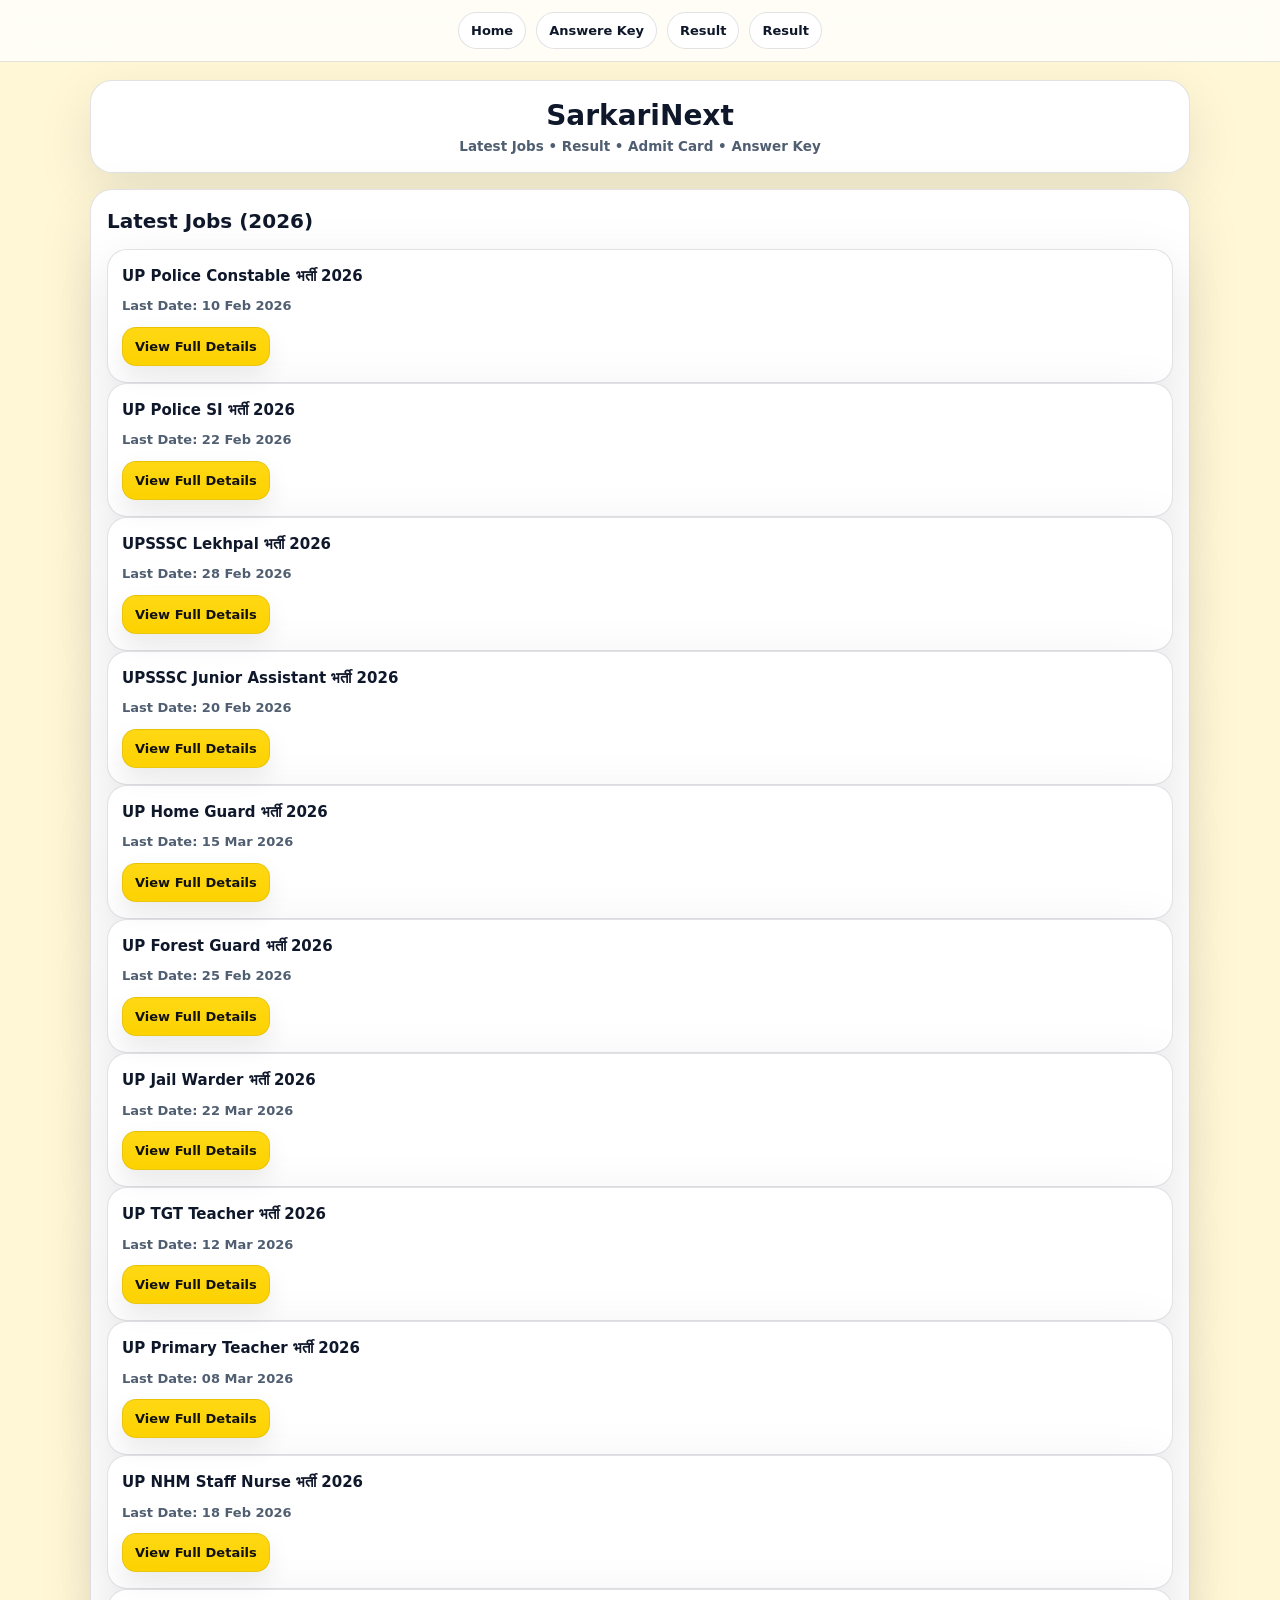
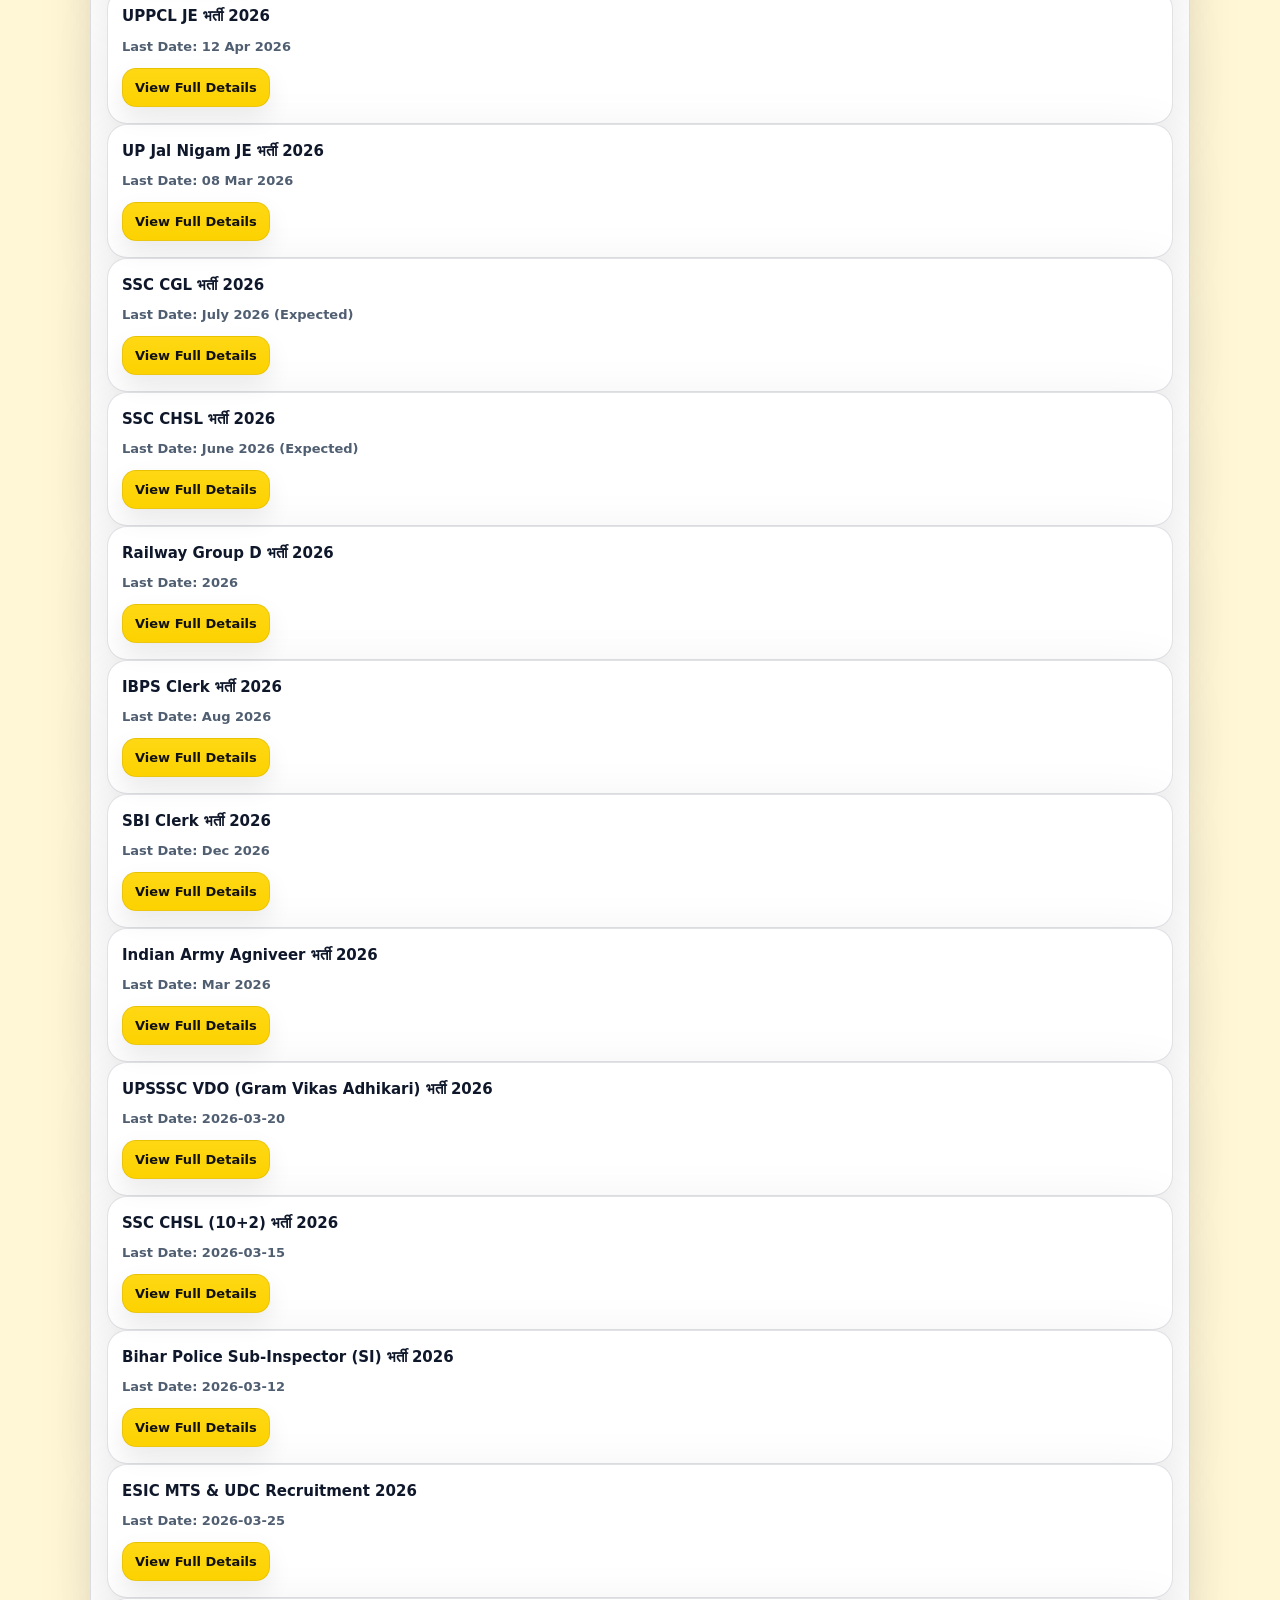
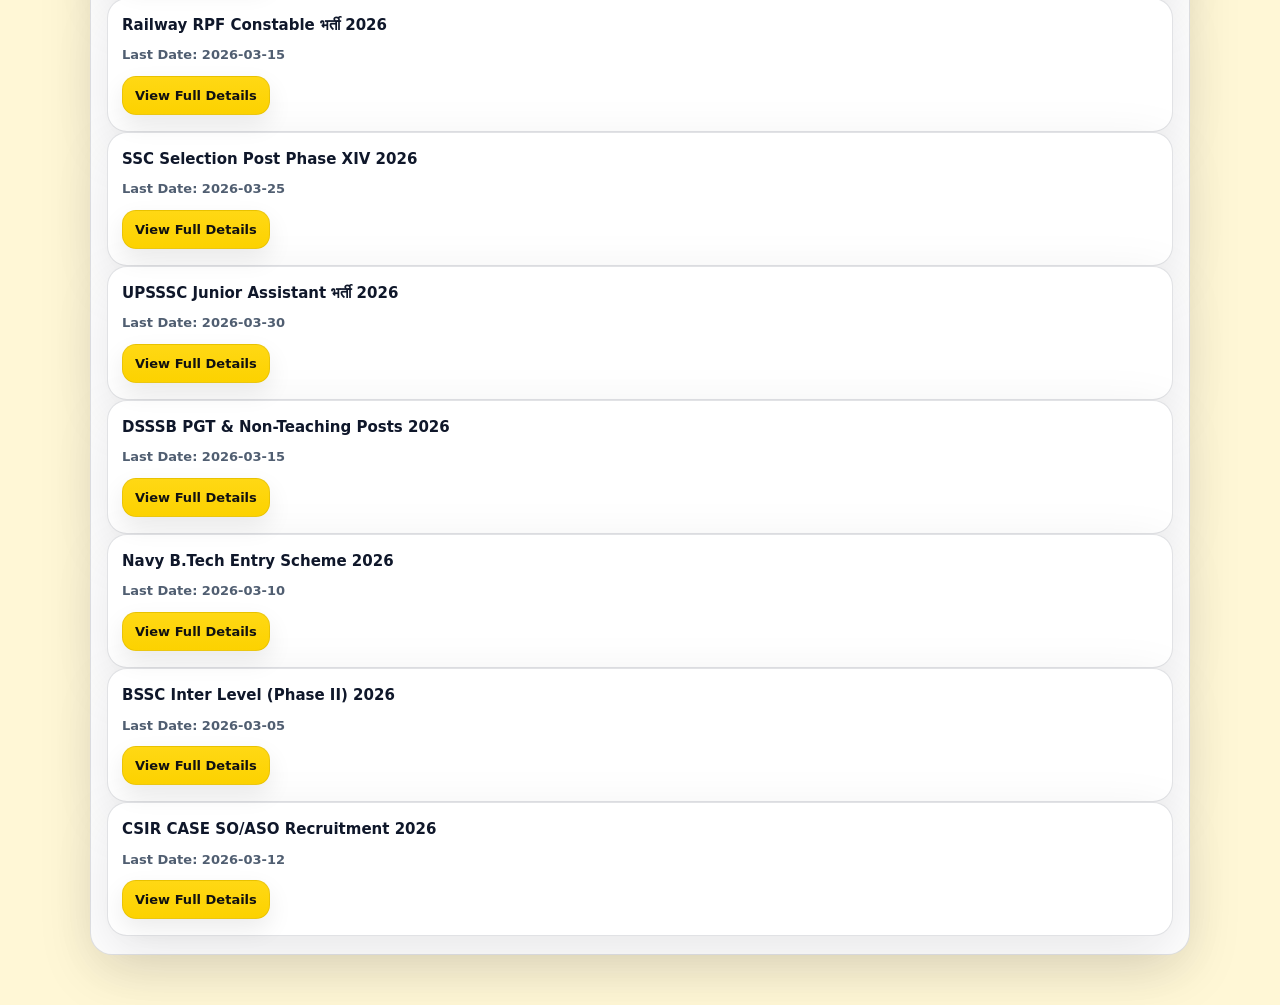
==== latest_job.html @ 4f1e9e18 "Production Update: 10,000 Bilingual PYQs, Dynamic Test Engine, Rank Prediction, and Syllabus-Accurat" ====
<!DOCTYPE html>
<html lang="en">
<head>
  <meta charset="UTF-8" />
  <meta name="viewport" content="width=device-width, initial-scale=1.0" />
  <title>Latest Jobs – SarkariNext</title>

<link rel="stylesheet" href="./css/sarkaristyle.css">
  <link rel="icon" type="image/png" href="./favicon.png" />
</head>

<body>

<header class="top-bar">
  <a href="./index.html">Home</a>
<a href="./answere_key.html">Answere Key</a>
<a href="./result.html">Result</a>
<a href="./result.html">Result</a>
</header>

<section class="detail-wrap">

  <div class="detail-head">
    <h1>SarkariNext</h1>
    <p>Latest Jobs • Result • Admit Card • Answer Key</p>
  </div>

  <div class="detail-box">
    <h2>Latest Jobs (2026)</h2>

    <!-- JOB LIST -->
    <div id="jobList" class="job-list"></div>
  </div>

</section>

<script src="./js/job.js"></script>
</body>
</html>
---- css/sarkaristyle.css ----
/* =========================================================
   SARKARINEXT – UNIVERSAL PAGES CSS (RESULT STYLE)
   Works for:
   - admit-card.html
   - result.html
   - answer-key.html
   - job-details.html
========================================================= */

:root{
  --bg:#fff7d6;                 /* Light Amazon cream */
  --card:#ffffff;
  --text:#0f172a;
  --muted:#475569;

  --border:rgba(15,23,42,.12);
  --shadow:0 18px 55px rgba(15,23,42,.10);

  --amazon:#ffd814;
  --amazon-dark:#fcd200;

  --radius:18px;
}

*{
  margin:0;
  padding:0;
  box-sizing:border-box;
  font-family:"Poppins", system-ui, -apple-system, Segoe UI, Roboto, Arial, sans-serif;
}

html, body{
  width:100%;
  max-width:100%;
  overflow-x:hidden;
}

body{
  min-height:100vh;
  background:var(--bg);
  color:var(--text);
  padding-bottom:50px;
}

/* =========================
   TOP BAR (All pages)
========================= */

.top-bar{
  position:sticky;
  top:0;
  z-index:9999;

  width:100%;
  padding:12px 14px;

  display:flex;
  align-items:center;
  justify-content:center;
  flex-wrap:wrap;
  gap:10px;

  background:rgba(255,255,255,.78);
  backdrop-filter: blur(12px);
  border-bottom:1px solid var(--border);
}

.top-bar a{
  text-decoration:none;
  font-weight:900;
  font-size:13px;

  padding:10px 12px;
  border-radius:999px;

  background:#fff;
  border:1px solid rgba(15,23,42,.12);
  color:#0f172a;

  transition:.2s;
}

.top-bar a:hover{
  transform:translateY(-2px);
}

.top-bar a.active{
  background:linear-gradient(180deg, var(--amazon), var(--amazon-dark));
  border-color:rgba(0,0,0,.08);
  color:#111;
}

/* =========================
   Page Title
========================= */

.page-title{
  width:min(1100px, 92vw);
  margin:22px auto 14px;

  font-size:26px;
  font-weight:900;
  letter-spacing:.2px;
}

/* =========================
   Search Bar (Answer Key)
========================= */

.top-tools{
  width:min(1100px, 92vw);
  margin:14px auto 0;
}

#searchBox{
  width:100%;
  padding:13px 14px;
  border-radius:14px;
  border:1px solid var(--border);
  background:#fff;
  font-size:14px;
  font-weight:800;
  outline:none;
}

#searchBox:focus{
  border-color:rgba(252,208,0,.90);
  box-shadow:0 0 0 3px rgba(252,208,0,.20);
}

/* =========================
   Cards List Layout
========================= */

.card-container{
  width:min(1100px, 92vw);
  margin:0 auto;
  padding:12px 0;

  display:grid;
  grid-template-columns:repeat(2, 1fr);
  gap:14px;
}

/* One Card (Result/Admit/Answer) */
.card{
  background:var(--card);
  border:1px solid var(--border);
  border-radius:20px;
  padding:16px 14px;
  box-shadow:var(--shadow);

  transition:.2s ease;
}

.card:hover{
  transform:translateY(-4px);
  box-shadow:0 26px 70px rgba(15,23,42,.14);
  border-color:rgba(15,23,42,.16);
}

.card h3{
  font-size:15px;
  font-weight:900;
  margin-bottom:10px;
  line-height:1.35;
}

.card p{
  font-size:13px;
  font-weight:700;
  color:rgba(71,85,105,.95);
  line-height:1.6;
  margin-bottom:10px;
}

/* Buttons inside cards */
.card a{
  display:inline-flex;
  align-items:center;
  justify-content:center;

  text-decoration:none;
  font-weight:900;
  font-size:13px;

  padding:11px 12px;
  border-radius:14px;

  background:linear-gradient(180deg, var(--amazon), var(--amazon-dark));
  color:#111;
  border:1px solid rgba(0,0,0,.08);

  box-shadow:0 10px 25px rgba(0,0,0,.08);
  transition:.2s;
}

.card a:hover{
  transform:translateY(-2px);
}

/* =========================
   JOB DETAILS PAGE
========================= */

.detail-wrap{
  width:min(1100px, 92vw);
  margin:18px auto 0;
}

.detail-head{
  text-align:center;
  padding:18px 16px;
  border-radius:22px;

  background:#fff;
  border:1px solid var(--border);
  box-shadow:var(--shadow);

  margin-bottom:16px;
}

.detail-head h1{
  font-size:28px;
  font-weight:900;
  margin-bottom:6px;
}

.detail-head p{
  font-size:13.5px;
  font-weight:800;
  color:rgba(71,85,105,.95);
}

/* Main detail box */
.detail-box{
  background:#fff;
  border:1px solid var(--border);
  border-radius:22px;
  padding:18px 16px;
  box-shadow:var(--shadow);
}

.detail-box h2{
  font-size:20px;
  font-weight:900;
  margin-bottom:14px;
  line-height:1.35;
}

/* Table style */
.detail-table{
  display:flex;
  flex-direction:column;
  gap:10px;
  margin-bottom:14px;
}

.detail-table .row{
  display:flex;
  justify-content:space-between;
  gap:12px;

  padding:12px 12px;
  border-radius:16px;

  background:rgba(15,23,42,.03);
  border:1px solid rgba(15,23,42,.08);
}

.detail-table .label{
  font-weight:900;
  font-size:13px;
  color:#0f172a;
}

.detail-table .value{
  font-weight:900;
  font-size:13px;
  color:rgba(71,85,105,.95);
  text-align:right;
}

/* Note box */
.note-box{
  padding:14px 14px;
  border-radius:18px;
  background:#ffffff;
  border:1px dashed rgba(15,23,42,.18);
  margin:14px 0;
}

.note-box h3{
  font-size:16px;
  font-weight:900;
  margin-bottom:6px;
}

.note-box p{
  font-size:13.5px;
  font-weight:700;
  line-height:1.7;
  color:rgba(71,85,105,.95);
}

/* Apply button */
.apply-wrap{
  margin-top:10px;
  display:flex;
  justify-content:center;
}

.apply-btn{
  width:100%;
  text-align:center;
  text-decoration:none;

  padding:14px 14px;
  border-radius:18px;

  background:linear-gradient(180deg, var(--amazon), var(--amazon-dark));
  color:#111;

  font-weight:900;
  border:1px solid rgba(0,0,0,.08);
  box-shadow:0 12px 30px rgba(0,0,0,.10);

  transition:.2s;
}

.apply-btn:hover{
  transform:translateY(-2px);
}

/* =========================
   Responsive
========================= */

@media(max-width:900px){
  .card-container{
    grid-template-columns:1fr;
  }
  .page-title{
    font-size:22px;
  }
  .detail-head h1{
    font-size:24px;
  }
}

@media(max-width:520px){
  .top-bar{
    justify-content:flex-start;
  }
}

/* iPhone zoom fix */
input, select, textarea, button{
  font-size:16px;
}
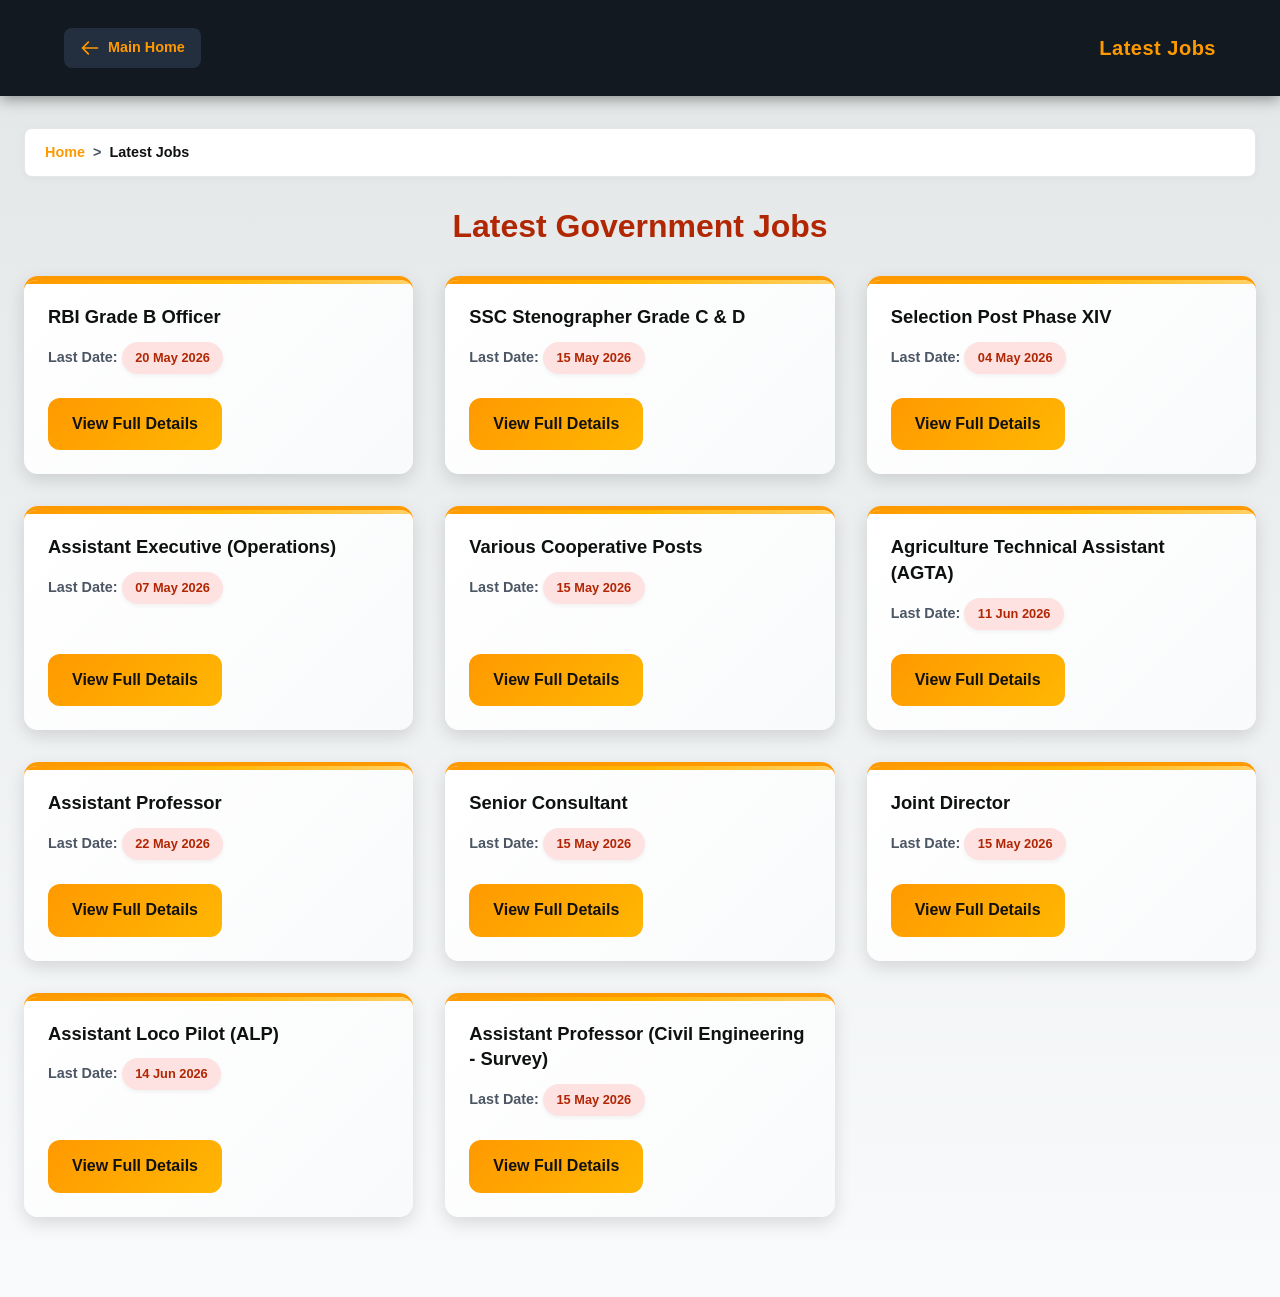
==== commit 05cc555c: "Deploy all recent frontend updates, UI enhancements, and bug fixes" ====
--- a/latest_job.html
+++ b/latest_job.html
@@ -1,39 +1,36 @@
 <!DOCTYPE html>
 <html lang="en">
 <head>
-  <meta charset="UTF-8" />
-  <meta name="viewport" content="width=device-width, initial-scale=1.0" />
-  <title>Latest Jobs – SarkariNext</title>
+    <meta charset="UTF-8">
+    <meta name="viewport" content="width=device-width, initial-scale=1.0">
+    <title>Latest Jobs - Sarkari Updates</title>
+    <link href="https://fonts.googleapis.com/css2?family=Inter:wght@400;500;600;700&display=swap" rel="stylesheet">
+    <link rel="stylesheet" href="css/updates.css">
+    <link rel="icon" type="image/png" href="./favicon.png" />
+</head>
+<body class="updates-body">
 
-<link rel="stylesheet" href="./css/sarkaristyle.css">
-  <link rel="icon" type="image/png" href="./favicon.png" />
-</head>
+    <header class="up-header">
+        <a href="index.html" class="back-btn">
+            <svg width="20" height="20" fill="none" stroke="currentColor" viewBox="0 0 24 24"><path stroke-linecap="round" stroke-linejoin="round" stroke-width="2" d="M10 19l-7-7m0 0l7-7m-7 7h18"></path></svg>
+            Main Home
+        </a>
+        <h1>Latest Jobs</h1>
+    </header>
 
-<body>
+    <div class="up-container">
+        <div class="breadcrumb">
+            <a href="index.html">Home</a> > <span>Latest Jobs</span>
+        </div>
+        
+        <h1 class="up-page-title">Latest Government Jobs</h1>
+        
+        <div id="jobList" class="up-grid">
+            <!-- Rendered via job.js -->
+        </div>
+    </div>
 
-<header class="top-bar">
-  <a href="./index.html">Home</a>
-<a href="./answere_key.html">Answere Key</a>
-<a href="./result.html">Result</a>
-<a href="./result.html">Result</a>
-</header>
-
-<section class="detail-wrap">
-
-  <div class="detail-head">
-    <h1>SarkariNext</h1>
-    <p>Latest Jobs • Result • Admit Card • Answer Key</p>
-  </div>
-
-  <div class="detail-box">
-    <h2>Latest Jobs (2026)</h2>
-
-    <!-- JOB LIST -->
-    <div id="jobList" class="job-list"></div>
-  </div>
-
-</section>
-
-<script src="./js/job.js"></script>
+    <!-- Scripts -->
+    <script src="js/job.js"></script>
 </body>
 </html>
--- a/css/updates.css
+++ b/css/updates.css
@@ -0,0 +1,492 @@
+:root {
+    --up-primary: #ff9900;
+    --up-primary-hover: #e68a00;
+    --up-secondary: #131921;
+    --up-bg-light: #f8fafc;
+    --up-card: #ffffff;
+    --up-text: #0f1111;
+    --up-text-muted: #4b5563;
+    --up-border: #e5e7eb;
+    --up-success: #16a34a;
+    --up-success-bg: #dcfce7;
+    --up-warning: #b12704;
+    --up-warning-bg: #fee2e2;
+}
+
+body.updates-body {
+    margin: 0;
+    padding: 0;
+    font-family: 'Poppins', 'Segoe UI', Arial, sans-serif;
+    background: linear-gradient(180deg, #e3e6e6, #f8fafc);
+    color: var(--up-text);
+    line-height: 1.6;
+    padding-bottom: 3rem;
+}
+
+/* Header */
+.up-header {
+    background-color: var(--up-secondary);
+    color: white;
+    padding: 1rem 5%;
+    box-shadow: 0 3px 14px #0006;
+    display: flex;
+    align-items: center;
+    justify-content: space-between;
+    height: 64px;
+}
+
+.up-header h1 {
+    font-size: 1.25rem;
+    font-weight: 800;
+    color: var(--up-primary);
+    margin: 0;
+    letter-spacing: 0.5px;
+}
+
+.back-btn {
+    color: var(--up-primary);
+    text-decoration: none;
+    display: flex;
+    align-items: center;
+    gap: 0.5rem;
+    font-size: 0.9rem;
+    font-weight: 700;
+    padding: 0.5rem 1rem;
+    background: #232f3e;
+    border-radius: 8px;
+    transition: 0.25s ease;
+}
+
+.back-btn:hover {
+    background: var(--up-primary);
+    color: #111;
+    transform: translateY(-1px);
+    box-shadow: 0 6px 16px #0004;
+}
+
+/* Container */
+.up-container {
+    max-width: 1320px; /* Full screen wide width */
+    margin: 2rem auto;
+    padding: 0 1.5rem;
+    animation: fadeUp 0.45s ease;
+}
+
+@keyframes fadeUp {
+    from { opacity: 0; transform: translateY(16px); }
+    to { opacity: 1; transform: translateY(0); }
+}
+
+.up-page-title {
+    font-size: 2rem;
+    font-weight: 900;
+    margin-bottom: 1.5rem;
+    text-align: center;
+    color: #b12704;
+}
+
+/* Grid for list pages */
+.up-grid {
+    display: grid;
+    grid-template-columns: repeat(auto-fill, minmax(320px, 1fr));
+    gap: 2rem; /* Larger gap */
+}
+
+/* Cards */
+.update-card {
+    background: linear-gradient(135deg, #ffffff, #f9fafb);
+    border-radius: 14px;
+    padding: 1.5rem;
+    box-shadow: 0 6px 18px #0002;
+    border: none;
+    border-top: 4px solid var(--up-primary);
+    transition: all 0.35s ease;
+    display: flex;
+    flex-direction: column;
+    position: relative;
+    overflow: hidden;
+}
+
+.update-card::before {
+    content: "";
+    position: absolute;
+    top: 0; left: 0;
+    width: 100%; height: 4px;
+    background: linear-gradient(90deg, #ff9900, #ffb703, #ffd166);
+}
+
+.update-card:hover {
+    transform: translateY(-4px) scale(1.01);
+    box-shadow: 0 12px 30px #0003;
+}
+
+.update-card h3 {
+    font-size: 1.15rem;
+    font-weight: 800;
+    margin: 0 0 0.75rem 0;
+    color: var(--up-text);
+    line-height: 1.4;
+}
+
+.update-card .status-date {
+    margin: 0 0 1.5rem 0;
+    font-size: 0.9rem;
+    font-weight: 600;
+    color: var(--up-text-muted);
+}
+
+.badge {
+    display: inline-block;
+    padding: 0.35rem 0.85rem;
+    border-radius: 50px;
+    font-weight: 700;
+    font-size: 0.8rem;
+    box-shadow: 0 2px 4px rgba(0,0,0,0.05);
+}
+
+.badge-success { background-color: var(--up-success-bg); color: var(--up-success); }
+.badge-warning { background-color: var(--up-warning-bg); color: var(--up-warning); }
+
+.card-actions {
+    margin-top: auto;
+}
+
+/* Detail page specific */
+.up-detail-card {
+    background: linear-gradient(135deg, #ffffff, #f9fafb);
+    border-radius: 18px;
+    box-shadow: 0 10px 26px #00000014;
+    padding: 2rem;
+    border: none;
+    border-left: 6px solid var(--up-primary);
+    position: relative;
+}
+
+.up-detail-card::after {
+    content: "";
+    position: absolute;
+    top: 0; right: 0;
+    width: 100px; height: 100px;
+    background: radial-gradient(circle, #ff990033, transparent 70%);
+}
+
+.status-badge {
+    display: inline-block;
+    padding: 0.4rem 1.25rem;
+    border-radius: 50px;
+    font-size: 0.9rem;
+    font-weight: 700;
+    margin-bottom: 1.5rem;
+    box-shadow: 0 2px 6px rgba(0,0,0,0.05);
+}
+
+.status-success { background-color: var(--up-success-bg); color: var(--up-success); }
+.status-warning { background-color: var(--up-warning-bg); color: var(--up-warning); }
+
+.info-grid {
+    display: grid;
+    grid-template-columns: 1fr 1fr;
+    gap: 1.5rem;
+    margin-bottom: 2rem;
+}
+
+.info-item {
+    background: var(--up-bg-light);
+    padding: 1.25rem;
+    border-radius: 12px;
+    border: 1px solid var(--up-border);
+    box-shadow: 0 4px 12px #0001;
+}
+
+.info-label {
+    font-size: 0.85rem;
+    color: var(--up-warning);
+    text-transform: uppercase;
+    font-weight: 800;
+    margin-bottom: 0.35rem;
+}
+
+.info-value {
+    font-size: 1.05rem;
+    font-weight: 700;
+    color: var(--up-text);
+}
+
+.up-description h3 {
+    font-size: 1.25rem;
+    font-weight: 800;
+    margin: 0 0 0.5rem 0;
+    border-bottom: 2px solid var(--up-border);
+    padding-bottom: 0.5rem;
+    color: var(--up-secondary);
+}
+
+.up-description p {
+    color: var(--up-text-muted);
+    font-weight: 500;
+    margin-top: 0.75rem;
+    margin-bottom: 2rem;
+}
+
+.actions {
+    display: flex;
+    gap: 1rem;
+    flex-wrap: wrap;
+    border-top: 2px solid var(--up-border);
+    padding-top: 1.5rem;
+}
+
+/* Buttons */
+.btn {
+    padding: 0.85rem 1.5rem;
+    border-radius: 12px;
+    font-weight: 700;
+    font-size: 1rem;
+    cursor: pointer;
+    text-align: center;
+    border: none;
+    transition: 0.25s ease;
+    text-decoration: none;
+    display: inline-block;
+    width: 100%;
+}
+
+.btn:hover {
+    transform: translateY(-2px);
+    box-shadow: 0 6px 18px #00000025;
+}
+
+.btn-primary {
+    background: linear-gradient(135deg, #ff9900, #ffb703);
+    color: #111;
+}
+
+.btn-primary:hover {
+    background: linear-gradient(135deg, #e68a00, #ffa000);
+}
+
+.btn-secondary {
+    background-color: white;
+    color: var(--up-text);
+    border: 1px solid var(--up-border);
+    box-shadow: 0 4px 12px #0001;
+}
+
+.btn-secondary:hover {
+    background-color: #f1f5f9;
+}
+
+/* Breadcrumb Navigation */
+.breadcrumb {
+    font-size: 0.9rem;
+    color: var(--up-text-muted);
+    margin-bottom: 1.5rem;
+    display: flex;
+    gap: 0.5rem;
+    flex-wrap: wrap;
+    font-weight: 600;
+    background: white;
+    padding: 0.75rem 1.25rem;
+    border-radius: 8px;
+    box-shadow: 0 2px 8px rgba(0,0,0,0.04);
+    border: 1px solid var(--up-border);
+}
+
+.breadcrumb a {
+    color: var(--up-primary);
+    text-decoration: none;
+    transition: 0.2s;
+}
+
+.breadcrumb a:hover {
+    color: var(--up-primary-hover);
+    text-decoration: underline;
+}
+
+.breadcrumb span {
+    color: var(--up-text);
+}
+/* =====================================================
+   PREMIUM DETAIL TABLES (For view.html & detail.html)
+===================================================== */
+.sec-title {
+    margin-top: 2.5rem;
+    margin-bottom: 1rem;
+    font-size: 1.25rem;
+    font-weight: 800;
+    padding: 0.75rem 1rem;
+    background: var(--up-bg-light);
+    border-left: 5px solid var(--up-primary);
+    border-radius: 4px 8px 8px 4px;
+    color: var(--up-secondary);
+    box-shadow: 0 2px 8px rgba(0,0,0,0.02);
+}
+
+.detail-table {
+    background: white;
+    border-radius: 12px;
+    overflow: hidden;
+    box-shadow: 0 4px 12px rgba(0,0,0,0.04);
+    border: 1px solid var(--up-border);
+    margin-bottom: 1.5rem;
+}
+
+.detail-table .row {
+    display: flex;
+    border-bottom: 1px solid var(--up-border);
+    transition: 0.2s;
+}
+
+.detail-table .row:last-child {
+    border-bottom: none;
+}
+
+.detail-table .row:hover {
+    background: #fdfdfd;
+}
+
+.detail-table .label {
+    width: 35%;
+    padding: 1rem 1.25rem;
+    font-weight: 800;
+    background: #f9fafb;
+    border-right: 1px solid var(--up-border);
+    color: var(--up-secondary);
+}
+
+.detail-table .value {
+    width: 65%;
+    padding: 1rem 1.25rem;
+    font-weight: 600;
+    color: var(--up-text);
+}
+
+.detail-table .value a.link-btn {
+    display: inline-flex;
+    align-items: center;
+    justify-content: center;
+    background: linear-gradient(135deg, #131921, #232f3e);
+    color: white;
+    text-decoration: none;
+    padding: 0.5rem 1rem;
+    border-radius: 6px;
+    font-weight: 700;
+    font-size: 0.9rem;
+    transition: 0.2s;
+}
+
+.detail-table .value a.link-btn:hover {
+    transform: translateY(-2px);
+    box-shadow: 0 4px 12px rgba(0,0,0,0.15);
+}
+
+/* Mini Info (4 boxes) */
+.mini-info {
+    display: grid;
+    grid-template-columns: repeat(auto-fit, minmax(200px, 1fr));
+    gap: 1rem;
+    margin-bottom: 2rem;
+}
+
+.mini-card {
+    background: var(--up-bg-light);
+    border: 1px solid var(--up-border);
+    border-radius: 12px;
+    padding: 1.25rem;
+    text-align: center;
+    box-shadow: 0 4px 12px rgba(0,0,0,0.02);
+    transition: 0.3s;
+}
+
+.mini-card:hover {
+    transform: translateY(-2px);
+    box-shadow: 0 6px 16px rgba(0,0,0,0.05);
+    border-color: var(--up-primary);
+}
+
+.mini-label {
+    display: block;
+    font-size: 0.8rem;
+    font-weight: 800;
+    color: var(--up-warning);
+    text-transform: uppercase;
+    margin-bottom: 0.5rem;
+}
+
+.mini-value {
+    display: block;
+    font-size: 1.1rem;
+    font-weight: 800;
+    color: var(--up-text);
+}
+
+/* Note Box */
+.note-box {
+    margin-top: 2rem;
+    border-left: 5px solid var(--up-warning);
+    padding: 1.25rem;
+    background: var(--up-warning-bg);
+    border-radius: 8px;
+}
+
+.note-box h3 {
+    font-size: 1.1rem;
+    font-weight: 800;
+    margin: 0 0 0.5rem 0;
+    color: var(--up-warning);
+}
+
+.note-box p {
+    font-size: 0.95rem;
+    font-weight: 600;
+    color: var(--up-secondary);
+    margin: 0;
+}
+
+/* Apply Wrapper */
+.apply-wrap {
+    margin-top: 2rem;
+    text-align: center;
+}
+
+.apply-btn {
+    display: inline-block;
+    width: 100%;
+    background: linear-gradient(135deg, #16a34a, #15803d);
+    color: white;
+    text-decoration: none;
+    padding: 1rem 1.5rem;
+    border-radius: 12px;
+    font-weight: 800;
+    font-size: 1.1rem;
+    transition: 0.3s;
+    box-shadow: 0 4px 12px rgba(22, 163, 74, 0.2);
+}
+
+.apply-btn:hover {
+    transform: translateY(-2px);
+    box-shadow: 0 8px 24px rgba(22, 163, 74, 0.3);
+}
+@media (min-width: 600px) {
+    .btn { width: auto; flex: 1; }
+}
+
+@media (max-width: 768px) {
+    .detail-table .row {
+        flex-direction: column;
+    }
+    .detail-table .label {
+        width: 100%;
+        border-right: none;
+        border-bottom: 1px solid var(--up-border);
+    }
+    .detail-table .value {
+        width: 100%;
+    }
+}
+
+@media (max-width: 600px) {
+    .info-grid { grid-template-columns: 1fr; }
+    .up-detail-card { padding: 1.5rem; }
+    .up-page-title { font-size: 1.75rem; }
+}
